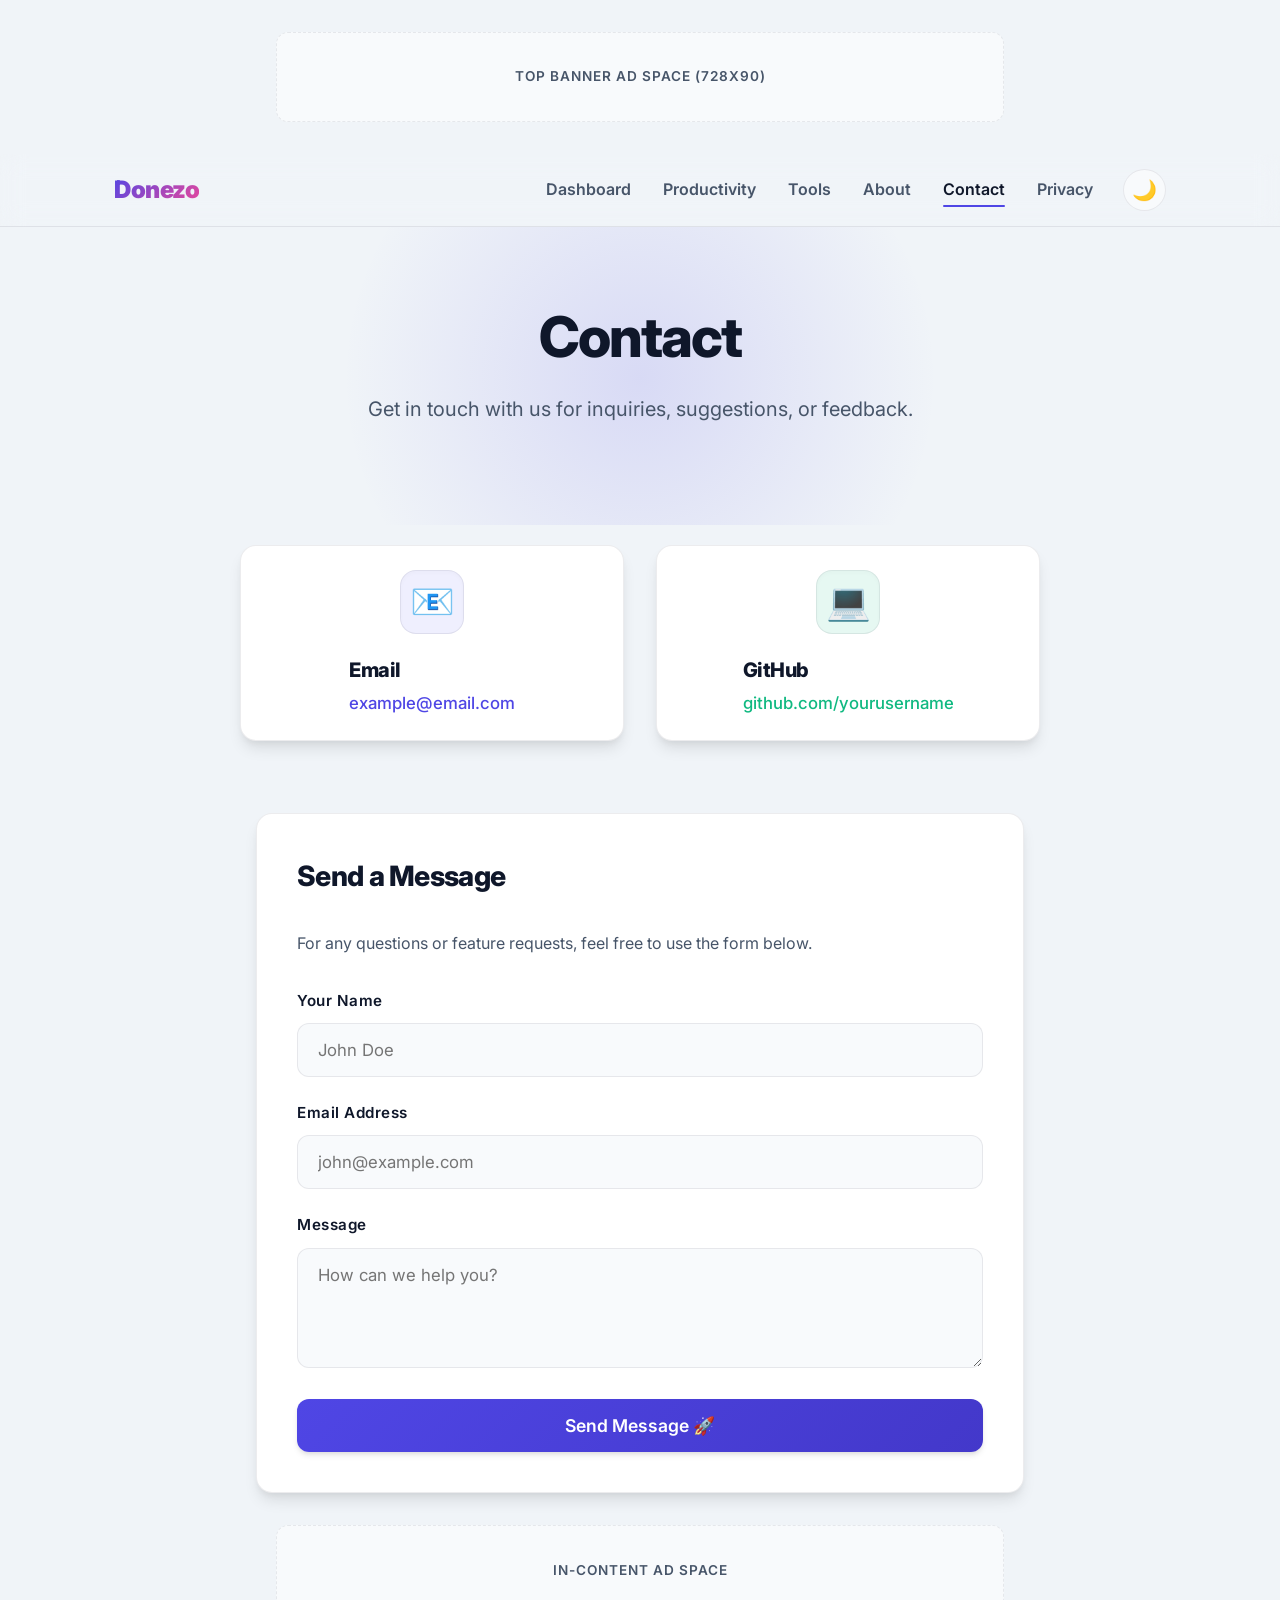
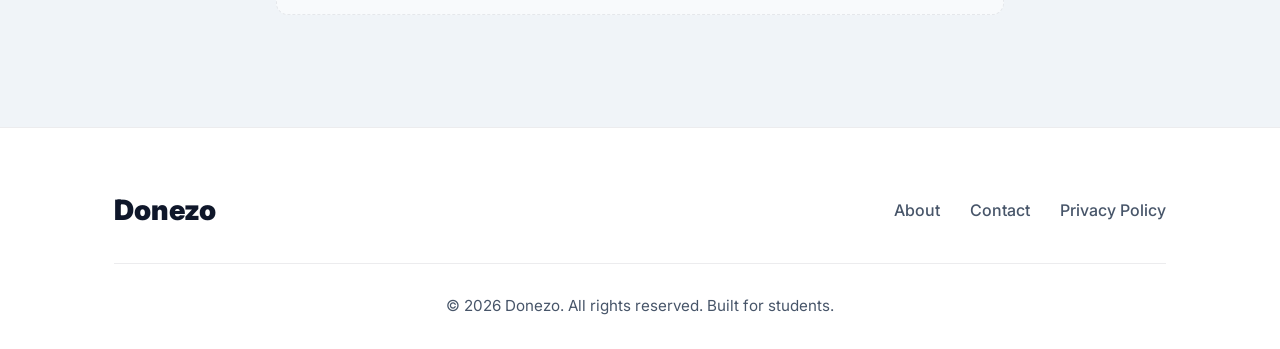
==== contact.html @ 3fc68c3f "Replace current files with updated files" ====
<!DOCTYPE html>
<html lang="en">
<head>
  <meta charset="UTF-8">
  <meta name="viewport" content="width=device-width, initial-scale=1.0">
  <title>Contact - Donezo</title>
  <meta name="description" content="Get in touch with the Donezo developer.">
  <link href="https://fonts.googleapis.com/css2?family=Inter:wght@400;500;600;700;800;900&display=swap" rel="stylesheet">
  <link rel="stylesheet" href="style.css">
</head>
<body>

  <!-- Top Banner Ad Placeholder -->
  <div class="ad-container top-ad">Top Banner Ad Space (728x90)</div>

  <!-- Navbar -->
  <nav class="navbar">
    <div class="container nav-container">
      <a href="index.html" class="nav-logo">Donezo</a>
      <button class="hamburger" id="hamburger" aria-label="Menu">☰</button>
      <div class="nav-right" id="nav-right">
        <ul class="nav-menu" id="nav-menu">
          <li><a href="index.html" class="nav-link">Dashboard</a></li>
          <li><a href="productivity.html" class="nav-link">Productivity</a></li>
          <li><a href="tools.html" class="nav-link">Tools</a></li>
          <li><a href="about.html" class="nav-link">About</a></li>
          <li><a href="contact.html" class="nav-link active">Contact</a></li>
          <li><a href="privacy.html" class="nav-link">Privacy</a></li>
        </ul>
        <button class="theme-toggle" id="theme-toggle" aria-label="Toggle Dark Mode">🌙</button>
      </div>
    </div>
  </nav>

  <!-- Hero Section -->
  <header class="hero container">
    <h1>Contact</h1>
    <p>Get in touch with us for inquiries, suggestions, or feedback.</p>
  </header>

  <main class="container main-content">
    
    <div class="prod-layout" style="grid-template-columns: 1fr; max-width: 800px; margin: 0 auto;">
      
      <!-- Contact Info Cards -->
      <div class="cards-grid mb-2" style="grid-template-columns: repeat(auto-fit, minmax(280px, 1fr));">
        <div class="card" style="padding: 24px; display: flex; align-items: center; text-align: left; gap: 20px;">
          <div class="card-icon" style="margin-bottom: 0; background: rgba(99, 102, 241, 0.1); color: var(--primary);">📧</div>
          <div>
            <h3 class="card-title" style="font-size: 1.25rem; margin-bottom: 4px;">Email</h3>
            <p class="text-muted" style="margin-bottom: 0;"><a href="mailto:example@email.com" style="color: var(--primary); font-weight: 500;">example@email.com</a></p>
          </div>
        </div>

        <div class="card" style="padding: 24px; display: flex; align-items: center; text-align: left; gap: 20px;">
          <div class="card-icon" style="margin-bottom: 0; background: rgba(16, 185, 129, 0.1); color: var(--success);">💻</div>
          <div>
            <h3 class="card-title" style="font-size: 1.25rem; margin-bottom: 4px;">GitHub</h3>
            <p class="text-muted" style="margin-bottom: 0;"><a href="https://github.com/yourusername" target="_blank" style="color: var(--success); font-weight: 500;">github.com/yourusername</a></p>
          </div>
        </div>
      </div>

      <!-- Contact Form UI -->
      <div class="tool-wrapper" style="width: 100%; border: 1px solid var(--border-color);">
        <h2 class="section-title">Send a Message</h2>
        <p class="text-muted mb-2">For any questions or feature requests, feel free to use the form below.</p>
        
        <form onsubmit="event.preventDefault(); alert('Thanks! Form submission is a visual placeholder for now.');">
          <div class="form-group">
            <label class="form-label" for="contact-name">Your Name</label>
            <input type="text" id="contact-name" class="form-control" placeholder="John Doe" required>
          </div>

          <div class="form-group">
            <label class="form-label" for="contact-email">Email Address</label>
            <input type="email" id="contact-email" class="form-control" placeholder="john@example.com" required>
          </div>

          <div class="form-group">
            <label class="form-label" for="contact-message">Message</label>
            <textarea id="contact-message" class="form-control" placeholder="How can we help you?" required></textarea>
          </div>

          <button type="submit" class="btn" style="width: 100%; justify-content: center; padding: 16px; font-size: 1.1rem;">
            Send Message 🚀
          </button>
        </form>
      </div>

    </div>

    <!-- In-Content Ad Placeholder -->
    <div class="ad-container mid-ad">In-Content Ad Space</div>
  </main>

  <footer class="footer">
    <div class="container">
      <div class="footer-content">
        <div class="footer-logo">Donezo</div>
        <ul class="footer-nav">
          <li><a href="about.html">About</a></li>
          <li><a href="contact.html">Contact</a></li>
          <li><a href="privacy.html">Privacy Policy</a></li>
        </ul>
      </div>
      <div class="footer-bottom">
        &copy; 2026 Donezo. All rights reserved. Built for students.
      </div>
    </div>
  </footer>

  <script src="script.js"></script>
</body>
</html>
---- style.css ----
/* ==========================================================================
   CSS Variables & Reset (Light Mode Default)
   ========================================================================== */
:root {
  /* Brand Colors */
  --primary: #4f46e5;       /* Indigo 600 */
  --primary-hover: #4338ca; /* Indigo 700 */
  --secondary: #ec4899;     /* Pink 500 */
  --success: #10b981;
  --danger: #ef4444;
  
  /* Light Mode Theme */
  --bg-color: #f0f4f8;      /* Soft grayish blue */
  --card-bg: #ffffff;
  --text-main: #0f172a;     /* Slate 900 */
  --text-muted: #475569;    /* Slate 600 */
  --border-color: rgba(15, 23, 42, 0.08);
  --input-bg: #f8fafc;
  
  /* Shadows */
  --shadow-sm: 0 1px 2px 0 rgba(0, 0, 0, 0.05);
  --shadow-md: 0 4px 6px -1px rgba(0, 0, 0, 0.1), 0 2px 4px -1px rgba(0, 0, 0, 0.06);
  --shadow-lg: 0 10px 15px -3px rgba(0, 0, 0, 0.1), 0 4px 6px -2px rgba(0, 0, 0, 0.05);
  --shadow-hover: 0 20px 25px -5px rgba(0, 0, 0, 0.1), 0 10px 10px -5px rgba(0, 0, 0, 0.04);
  --shadow-glow: 0 0 15px rgba(79, 70, 229, 0.4);

  /* Layout */
  --border-radius: 16px;
  --transition: all 0.3s cubic-bezier(0.4, 0, 0.2, 1);
}

/* ==========================================================================
   Dark Mode Theme Overrides
   ========================================================================== */
body.dark-mode {
  --bg-color: #0f172a;      /* Slate 900 */
  --card-bg: #1e293b;       /* Slate 800 */
  --text-main: #f8fafc;     /* Slate 50 */
  --text-muted: #94a3b8;    /* Slate 400 */
  --border-color: rgba(255, 255, 255, 0.1);
  --input-bg: #0f172a;
  
  --shadow-sm: 0 1px 2px 0 rgba(0, 0, 0, 0.5);
  --shadow-md: 0 4px 6px -1px rgba(0, 0, 0, 0.3), 0 2px 4px -1px rgba(0, 0, 0, 0.2);
  --shadow-lg: 0 10px 15px -3px rgba(0, 0, 0, 0.4), 0 4px 6px -2px rgba(0, 0, 0, 0.2);
  --shadow-hover: 0 20px 25px -5px rgba(0, 0, 0, 0.5), 0 10px 10px -5px rgba(0, 0, 0, 0.3);
}

* {
  margin: 0;
  padding: 0;
  box-sizing: border-box;
  font-family: 'Inter', system-ui, -apple-system, sans-serif;
}

body {
  background-color: var(--bg-color);
  color: var(--text-main);
  line-height: 1.6;
  display: flex;
  flex-direction: column;
  min-height: 100vh;
  transition: background-color 0.3s ease, color 0.3s ease;
}

/* ==========================================================================
   Typography & Utilities
   ========================================================================== */
h1, h2, h3, h4 { 
  color: var(--text-main); 
  font-weight: 800; 
  margin-bottom: 0.5rem; 
  letter-spacing: -0.025em;
}
a { text-decoration: none; color: inherit; }

.container {
  width: 100%;
  max-width: 1100px;
  margin: 0 auto;
  padding: 0 24px;
}

.text-center { text-align: center; }
.text-muted { color: var(--text-muted); }
.mb-1 { margin-bottom: 1rem; }
.mb-2 { margin-bottom: 2rem; }
.mt-2 { margin-top: 2rem; }

/* Buttons */
.btn {
  display: inline-flex;
  align-items: center;
  justify-content: center;
  background: linear-gradient(135deg, var(--primary), var(--primary-hover));
  color: #fff;
  padding: 12px 28px;
  border: none;
  border-radius: 12px;
  font-size: 1rem;
  font-weight: 600;
  cursor: pointer;
  transition: var(--transition);
  box-shadow: var(--shadow-md);
  gap: 8px;
}

.btn:hover {
  transform: translateY(-2px);
  box-shadow: var(--shadow-glow);
  opacity: 0.95;
}

.btn:active {
  transform: translateY(0);
}

.btn-secondary { 
  background: var(--card-bg); 
  color: var(--text-main);
  border: 1px solid var(--border-color);
  box-shadow: var(--shadow-sm);
}
.btn-secondary:hover { 
  background: var(--input-bg); 
  box-shadow: var(--shadow-md); 
  opacity: 1;
}

.btn-danger { background: var(--danger); }
.btn-success { background: var(--success); }
.btn-sm { padding: 8px 16px; font-size: 0.9rem; }

/* ==========================================================================
   Navbar
   ========================================================================== */
.navbar {
  background-color: rgba(var(--card-bg), 0.8);
  backdrop-filter: blur(12px);
  -webkit-backdrop-filter: blur(12px);
  border-bottom: 1px solid var(--border-color);
  position: sticky;
  top: 0;
  z-index: 1000;
  transition: background-color 0.3s ease, border-color 0.3s ease;
}

.nav-container {
  display: flex;
  justify-content: space-between;
  align-items: center;
  height: 72px;
}

.nav-logo {
  font-size: 1.5rem;
  font-weight: 900;
  background: linear-gradient(135deg, var(--primary), var(--secondary));
  -webkit-background-clip: text;
  -webkit-text-fill-color: transparent;
  letter-spacing: -0.5px;
}

.nav-right {
  display: flex;
  align-items: center;
  gap: 30px;
}

.nav-menu {
  display: flex;
  list-style: none;
  gap: 32px;
  align-items: center;
}

.nav-link {
  font-weight: 600;
  color: var(--text-muted);
  transition: var(--transition);
  padding: 8px 0;
  position: relative;
}

.nav-link:hover, .nav-link.active {
  color: var(--text-main);
}

.nav-link.active::after {
  content: '';
  position: absolute;
  bottom: 0;
  left: 0;
  width: 100%;
  height: 2px;
  background-color: var(--primary);
  border-radius: 2px;
}

.theme-toggle {
  background: none;
  border: none;
  color: var(--text-main);
  font-size: 1.25rem;
  cursor: pointer;
  padding: 8px;
  border-radius: 50%;
  display: flex;
  align-items: center;
  justify-content: center;
  transition: var(--transition);
  background-color: var(--input-bg);
  border: 1px solid var(--border-color);
}

.theme-toggle:hover {
  transform: scale(1.1);
  background-color: var(--border-color);
}

.hamburger {
  display: none;
  cursor: pointer;
  background: none;
  border: none;
  font-size: 1.8rem;
  color: var(--text-main);
  padding: 5px;
}

/* ==========================================================================
   Ad Containers
   ========================================================================== */
.ad-container {
  background-color: var(--input-bg);
  border: 1px dashed var(--border-color);
  display: flex;
  align-items: center;
  justify-content: center;
  color: var(--text-muted);
  font-size: 0.85rem;
  font-weight: 600;
  margin: 32px auto;
  border-radius: 12px;
  width: 100%;
  max-width: 728px;
  min-height: 90px;
  text-transform: uppercase;
  letter-spacing: 1px;
}

/* ==========================================================================
   Hero & Layout
   ========================================================================== */
.hero {
  text-align: center;
  padding: 80px 20px 60px;
  position: relative;
  overflow: hidden;
}

.hero::before {
  content: '';
  position: absolute;
  top: -50%;
  left: 50%;
  transform: translateX(-50%);
  width: 600px;
  height: 600px;
  background: radial-gradient(circle, rgba(79,70,229,0.15) 0%, rgba(255,255,255,0) 70%);
  z-index: -1;
  pointer-events: none;
}

body.dark-mode .hero::before {
  background: radial-gradient(circle, rgba(79,70,229,0.2) 0%, rgba(15,23,42,0) 70%);
}

.hero h1 {
  font-size: 3.5rem;
  letter-spacing: -2px;
  margin-bottom: 24px;
  line-height: 1.1;
}

.hero p {
  font-size: 1.25rem;
  color: var(--text-muted);
  max-width: 640px;
  margin: 0 auto 40px;
  font-weight: 400;
}

.hero-actions {
  display: flex;
  gap: 16px;
  justify-content: center;
  flex-wrap: wrap;
}

.main-content {
  flex: 1;
  padding: 20px 0 80px;
}

.section-title {
  font-size: 1.75rem;
  margin-bottom: 32px;
  color: var(--text-main);
  display: flex;
  align-items: center;
  gap: 12px;
}

/* ==========================================================================
   Cards
   ========================================================================== */
.cards-grid {
  display: grid;
  grid-template-columns: repeat(auto-fill, minmax(320px, 1fr));
  gap: 32px;
}

.card {
  background: var(--card-bg);
  border-radius: var(--border-radius);
  padding: 32px;
  box-shadow: var(--shadow-lg);
  transition: var(--transition);
  display: flex;
  flex-direction: column;
  border: 1px solid var(--border-color);
  position: relative;
  overflow: hidden;
  z-index: 1;
}

.card::after {
  content: '';
  position: absolute;
  top: 0; left: 0; right: 0; bottom: 0;
  background: linear-gradient(180deg, rgba(255,255,255,0.05) 0%, rgba(255,255,255,0) 100%);
  z-index: -1;
  pointer-events: none;
}

.card:hover {
  transform: translateY(-8px);
  box-shadow: var(--shadow-hover);
  border-color: var(--primary);
}

.card-icon {
  font-size: 2.25rem;
  margin-bottom: 24px;
  height: 64px;
  width: 64px;
  background: var(--input-bg);
  color: var(--primary);
  border-radius: 16px;
  display: flex;
  align-items: center;
  justify-content: center;
  box-shadow: inset 0 2px 4px rgba(0,0,0,0.02);
  border: 1px solid var(--border-color);
}

.card-title {
  font-size: 1.5rem;
  margin-bottom: 12px;
}

.card p {
  color: var(--text-muted);
  margin-bottom: 24px;
  flex-grow: 1;
  font-size: 1.05rem;
  line-height: 1.6;
}

/* ==========================================================================
   Forms & Tools UI
   ========================================================================== */
.tool-wrapper {
  background: var(--card-bg);
  border-radius: var(--border-radius);
  padding: 40px;
  box-shadow: var(--shadow-lg);
  max-width: 768px;
  margin: 0 auto;
  border: 1px solid var(--border-color);
}

.form-group { margin-bottom: 24px; }
.form-label {
  display: block;
  font-weight: 600;
  margin-bottom: 10px;
  color: var(--text-main);
  font-size: 0.95rem;
  letter-spacing: 0.5px;
}

.form-control {
  width: 100%;
  padding: 16px 20px;
  border: 1px solid var(--border-color);
  border-radius: 12px;
  font-size: 1.05rem;
  transition: var(--transition);
  background-color: var(--input-bg);
  color: var(--text-main);
}

.form-control:focus {
  outline: none;
  border-color: var(--primary);
  background-color: var(--card-bg);
  box-shadow: 0 0 0 4px rgba(79, 70, 229, 0.15);
}

textarea.form-control { resize: vertical; min-height: 120px; }

.result-box {
  margin-top: 32px;
  padding: 32px;
  border-radius: 16px;
  background-color: var(--input-bg);
  border: 1px dashed var(--primary);
  text-align: center;
  font-size: 1.5rem;
  font-weight: 700;
  min-height: 100px;
  display: flex;
  flex-direction: column;
  justify-content: center;
  align-items: center;
  gap: 16px;
  color: var(--primary);
}

/* ==========================================================================
   Productivity Hub Layout (Tabs)
   ========================================================================== */
.prod-layout {
  display: grid;
  grid-template-columns: 280px 1fr;
  gap: 40px;
  align-items: start;
}

.prod-sidebar {
  background: var(--card-bg);
  border-radius: var(--border-radius);
  padding: 24px;
  box-shadow: var(--shadow-lg);
  border: 1px solid var(--border-color);
  position: sticky;
  top: 100px;
}

.prod-menu {
  list-style: none;
  display: flex;
  flex-direction: column;
  gap: 8px;
}

.prod-tab {
  padding: 14px 20px;
  border-radius: 12px;
  cursor: pointer;
  font-weight: 600;
  color: var(--text-muted);
  transition: var(--transition);
  display: flex;
  align-items: center;
  gap: 16px;
  font-size: 1.05rem;
  border: 1px solid transparent;
}

.prod-tab:hover { 
  background-color: var(--input-bg); 
  color: var(--text-main); 
}
.prod-tab.active { 
  background-color: var(--primary); 
  color: #fff; 
  border-color: var(--primary-hover);
  box-shadow: 0 4px 12px rgba(79, 70, 229, 0.3);
}

.prod-content-area {
  background: var(--card-bg);
  border-radius: var(--border-radius);
  padding: 40px;
  box-shadow: var(--shadow-lg);
  border: 1px solid var(--border-color);
  min-height: 600px;
}

.prod-section { display: none; animation: fadeIn 0.4s ease; }
.prod-section.active { display: block; }

@keyframes fadeIn {
  from { opacity: 0; transform: translateY(15px); }
  to { opacity: 1; transform: translateY(0); }
}

/* ==========================================================================
   Productivity Tools Specifics
   ========================================================================== */
/* To-Do List */
.todo-list-container { margin-top: 32px; }
.todo-item {
  display: flex;
  align-items: center;
  padding: 16px 24px;
  background: var(--input-bg);
  border-radius: 12px;
  margin-bottom: 16px;
  border: 1px solid var(--border-color);
  gap: 20px;
  transition: var(--transition);
}
.todo-item:hover { transform: translateX(4px); border-color: var(--text-muted); }
.todo-checkbox { width: 24px; height: 24px; cursor: pointer; accent-color: var(--primary); }
.todo-text { flex: 1; font-size: 1.1rem; font-weight: 500; }
.todo-item.completed .todo-text { text-decoration: line-through; color: var(--text-muted); }
.todo-delete {
  background: none; border: none; color: var(--text-muted); cursor: pointer;
  font-size: 1.4rem; transition: 0.2s;
}
.todo-delete:hover { color: var(--danger); transform: scale(1.1); }

/* Pomodoro Timer */
.timer-container { text-align: center; padding: 40px 0; }
.timer-display {
  font-size: 7rem; font-weight: 900; font-variant-numeric: tabular-nums;
  color: var(--text-main); margin: 30px 0; letter-spacing: -4px;
  text-shadow: 0 4px 24px rgba(0,0,0,0.05);
}
.timer-controls { display: flex; justify-content: center; gap: 20px; margin-bottom: 40px; }
.timer-settings { display: flex; justify-content: center; gap: 24px; }
.timer-settings .form-group { width: 140px; }

/* Habit Tracker */
.habit-grid {
  display: grid; gap: 20px; margin-top: 32px;
}
.habit-item {
  display: flex; justify-content: space-between; align-items: center;
  background: var(--input-bg); padding: 20px 24px; border-radius: 16px;
  border: 1px solid var(--border-color);
}
.habit-streak { 
  font-weight: 700; color: var(--secondary); 
  background: rgba(236, 72, 153, 0.1); 
  padding: 6px 16px; border-radius: 24px; font-size: 0.95rem;
}

/* Planner */
.planner-list { margin-top: 32px; }
.planner-item {
  display: flex; gap: 24px; margin-bottom: 16px; align-items: center;
  background: var(--input-bg); padding: 16px 24px; border-radius: 12px;
  border: 1px solid var(--border-color);
}
.planner-time { font-weight: 800; color: var(--primary); min-width: 100px; font-size: 1.1rem; }
.planner-desc { flex: 1; font-size: 1.1rem; }

/* ==========================================================================
   Tool Pages Specifics
   ========================================================================== */
.grade-row { display: flex; gap: 20px; align-items: center; margin-bottom: 20px; }
.grade-row .form-group { margin-bottom: 0; flex: 1; }
.pass-options { display: grid; grid-template-columns: 1fr 1fr; gap: 20px; margin-bottom: 32px; }
.pass-option-label { display: flex; align-items: center; gap: 12px; cursor: pointer; font-weight: 600; background: var(--input-bg); padding: 16px; border-radius: 12px; border: 1px solid var(--border-color); }
.pass-option-label input { width: 22px; height: 22px; accent-color: var(--primary); }
.password-output-group { display: flex; gap: 16px; }
.password-output-group .form-control { font-family: monospace; font-size: 1.4rem; font-weight: 700; text-align: center; letter-spacing: 2px; }

/* ==========================================================================
   Footer
   ========================================================================== */
.footer {
  background-color: var(--card-bg);
  border-top: 1px solid var(--border-color);
  padding: 60px 0 30px;
  margin-top: auto;
}
.footer-content { 
  display: flex; justify-content: space-between; align-items: center; 
  border-bottom: 1px solid var(--border-color); padding-bottom: 30px; margin-bottom: 30px; 
  flex-wrap: wrap; gap: 30px; 
}
.footer-logo { font-size: 1.75rem; font-weight: 900; color: var(--text-main); }
.footer-nav { display: flex; gap: 30px; list-style: none; }
.footer-nav a { color: var(--text-muted); font-weight: 500; transition: var(--transition); }
.footer-nav a:hover { color: var(--primary); }
.footer-bottom { text-align: center; color: var(--text-muted); font-size: 0.95rem; }

/* ==========================================================================
   Responsiveness
   ========================================================================== */
@media (max-width: 768px) {
  .hamburger { display: block; z-index: 1001; position: relative; }
  .nav-right {
    position: fixed; top: 0; right: -100%; width: 280px;
    height: 100vh; background-color: var(--card-bg);
    flex-direction: column; align-items: flex-start; padding: 100px 30px 40px;
    transition: right 0.4s cubic-bezier(0.4, 0, 0.2, 1);
    box-shadow: -10px 0 30px rgba(0,0,0,0.1);
    border-left: 1px solid var(--border-color);
    z-index: 1000;
  }
  .nav-right.active { right: 0; }
  .nav-menu { flex-direction: column; width: 100%; align-items: flex-start; gap: 20px;}
  .nav-link { font-size: 1.25rem; width: 100%; display: block; }
  
  .theme-toggle { margin-top: 20px; align-self: flex-start; }
  
  .prod-layout { grid-template-columns: 1fr; gap: 24px; }
  .prod-sidebar { position: static; display: flex; overflow-x: auto; padding: 16px; margin-bottom: 10px; border-radius: 12px; }
  .prod-menu { flex-direction: row; gap: 12px; width: max-content; }
  .prod-tab { white-space: nowrap; padding: 10px 16px; }
  .prod-content-area { padding: 24px; }
  
  .hero { padding: 60px 20px 40px; }
  .hero h1 { font-size: 2.5rem; }
  
  .footer-content { flex-direction: column; text-align: center; }
  .timer-display { font-size: 5rem; }
  .pass-options { grid-template-columns: 1fr; }
  .todo-item { flex-direction: column; align-items: flex-start; }
  .todo-delete { align-self: flex-end; margin-top: -30px; }
}
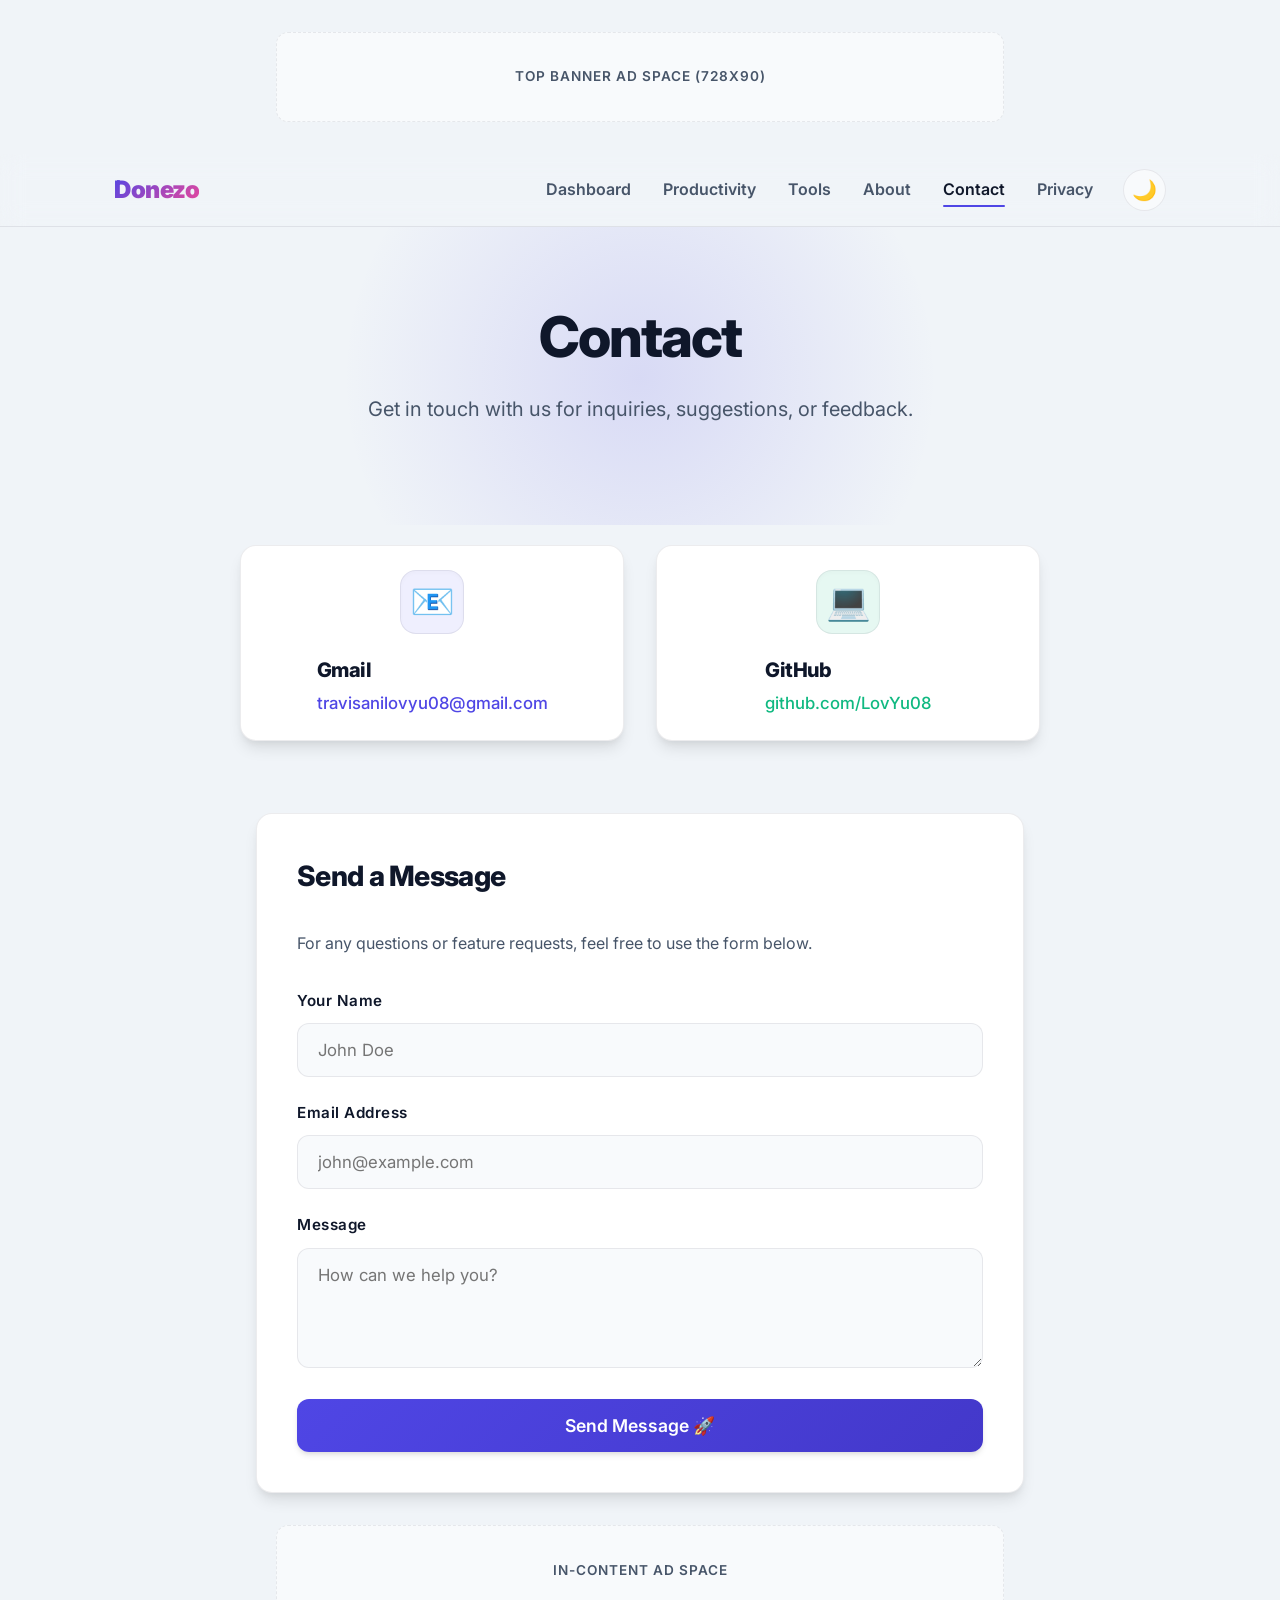
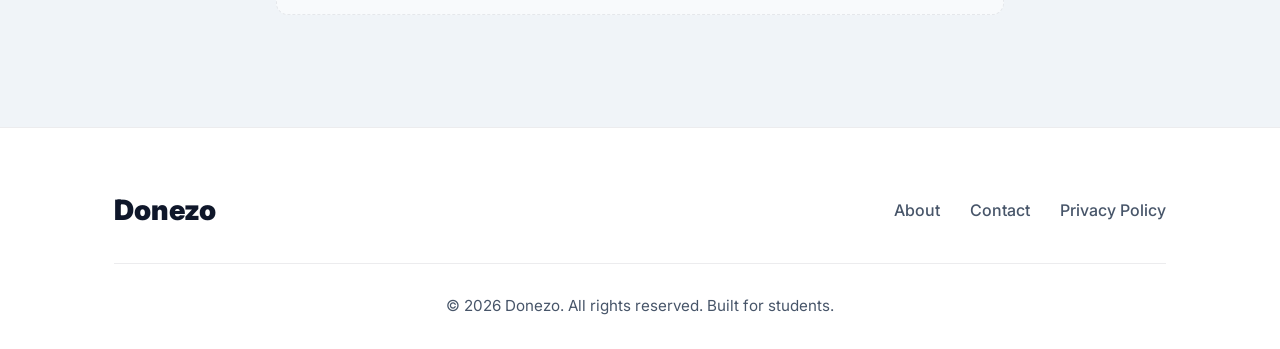
==== commit 1cd35ee6: "Update the following files: contact.html, pirvacy.html" ====
--- a/contact.html
+++ b/contact.html
@@ -1,13 +1,16 @@
 <!DOCTYPE html>
 <html lang="en">
+
 <head>
   <meta charset="UTF-8">
   <meta name="viewport" content="width=device-width, initial-scale=1.0">
   <title>Contact - Donezo</title>
   <meta name="description" content="Get in touch with the Donezo developer.">
-  <link href="https://fonts.googleapis.com/css2?family=Inter:wght@400;500;600;700;800;900&display=swap" rel="stylesheet">
+  <link href="https://fonts.googleapis.com/css2?family=Inter:wght@400;500;600;700;800;900&display=swap"
+    rel="stylesheet">
   <link rel="stylesheet" href="style.css">
 </head>
+
 <body>
 
   <!-- Top Banner Ad Placeholder -->
@@ -39,24 +42,28 @@
   </header>
 
   <main class="container main-content">
-    
+
     <div class="prod-layout" style="grid-template-columns: 1fr; max-width: 800px; margin: 0 auto;">
-      
+
       <!-- Contact Info Cards -->
       <div class="cards-grid mb-2" style="grid-template-columns: repeat(auto-fit, minmax(280px, 1fr));">
         <div class="card" style="padding: 24px; display: flex; align-items: center; text-align: left; gap: 20px;">
-          <div class="card-icon" style="margin-bottom: 0; background: rgba(99, 102, 241, 0.1); color: var(--primary);">📧</div>
+          <div class="card-icon" style="margin-bottom: 0; background: rgba(99, 102, 241, 0.1); color: var(--primary);">
+            📧</div>
           <div>
-            <h3 class="card-title" style="font-size: 1.25rem; margin-bottom: 4px;">Email</h3>
-            <p class="text-muted" style="margin-bottom: 0;"><a href="mailto:example@email.com" style="color: var(--primary); font-weight: 500;">example@email.com</a></p>
+            <h3 class="card-title" style="font-size: 1.25rem; margin-bottom: 4px;">Gmail</h3>
+            <p class="text-muted" style="margin-bottom: 0;"><a href="mailto:travisanilovyu08@gmail.com"
+                style="color: var(--primary); font-weight: 500;">travisanilovyu08@gmail.com</a></p>
           </div>
         </div>
 
         <div class="card" style="padding: 24px; display: flex; align-items: center; text-align: left; gap: 20px;">
-          <div class="card-icon" style="margin-bottom: 0; background: rgba(16, 185, 129, 0.1); color: var(--success);">💻</div>
+          <div class="card-icon" style="margin-bottom: 0; background: rgba(16, 185, 129, 0.1); color: var(--success);">
+            💻</div>
           <div>
             <h3 class="card-title" style="font-size: 1.25rem; margin-bottom: 4px;">GitHub</h3>
-            <p class="text-muted" style="margin-bottom: 0;"><a href="https://github.com/yourusername" target="_blank" style="color: var(--success); font-weight: 500;">github.com/yourusername</a></p>
+            <p class="text-muted" style="margin-bottom: 0;"><a href="https://github.com/LovYu08" target="_blank"
+                style="color: var(--success); font-weight: 500;">github.com/LovYu08</a></p>
           </div>
         </div>
       </div>
@@ -65,7 +72,7 @@
       <div class="tool-wrapper" style="width: 100%; border: 1px solid var(--border-color);">
         <h2 class="section-title">Send a Message</h2>
         <p class="text-muted mb-2">For any questions or feature requests, feel free to use the form below.</p>
-        
+
         <form onsubmit="event.preventDefault(); alert('Thanks! Form submission is a visual placeholder for now.');">
           <div class="form-group">
             <label class="form-label" for="contact-name">Your Name</label>
@@ -82,7 +89,8 @@
             <textarea id="contact-message" class="form-control" placeholder="How can we help you?" required></textarea>
           </div>
 
-          <button type="submit" class="btn" style="width: 100%; justify-content: center; padding: 16px; font-size: 1.1rem;">
+          <button type="submit" class="btn"
+            style="width: 100%; justify-content: center; padding: 16px; font-size: 1.1rem;">
             Send Message 🚀
           </button>
         </form>
@@ -112,4 +120,5 @@
 
   <script src="script.js"></script>
 </body>
-</html>
+
+</html>
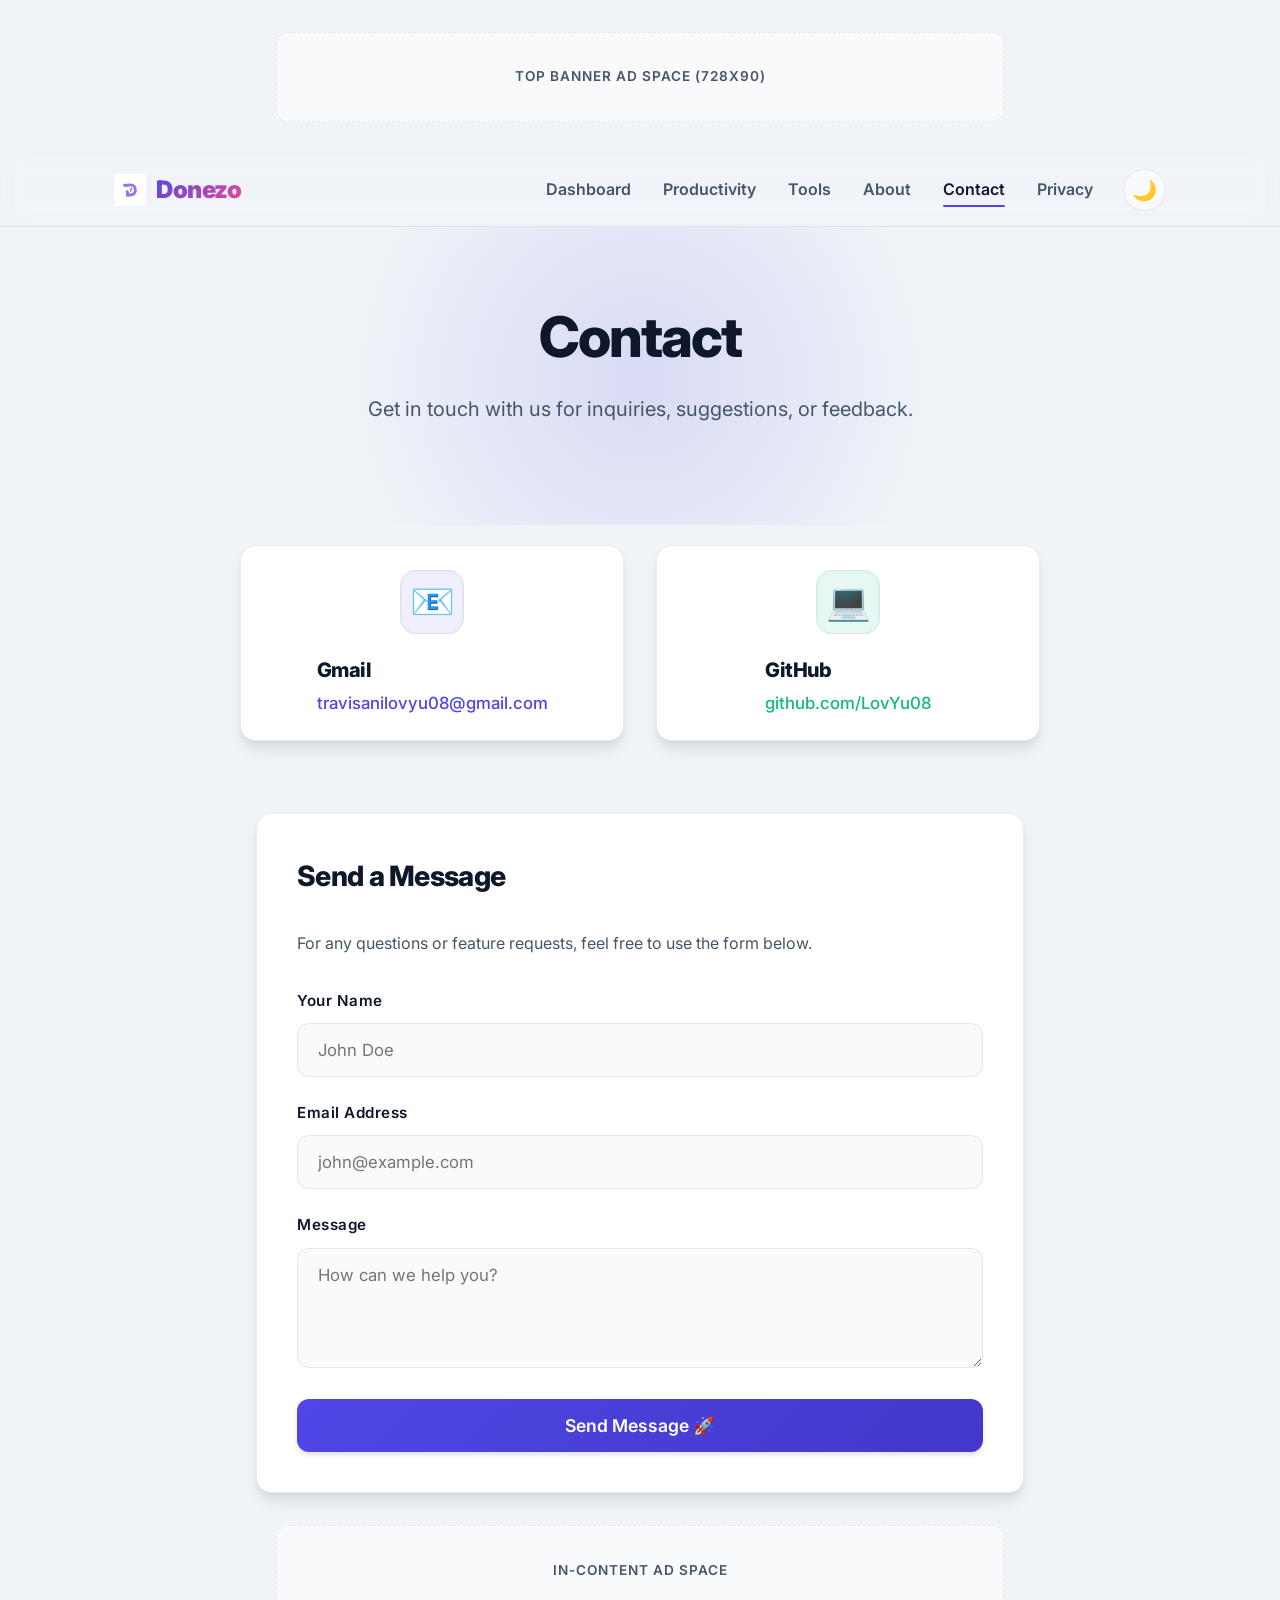
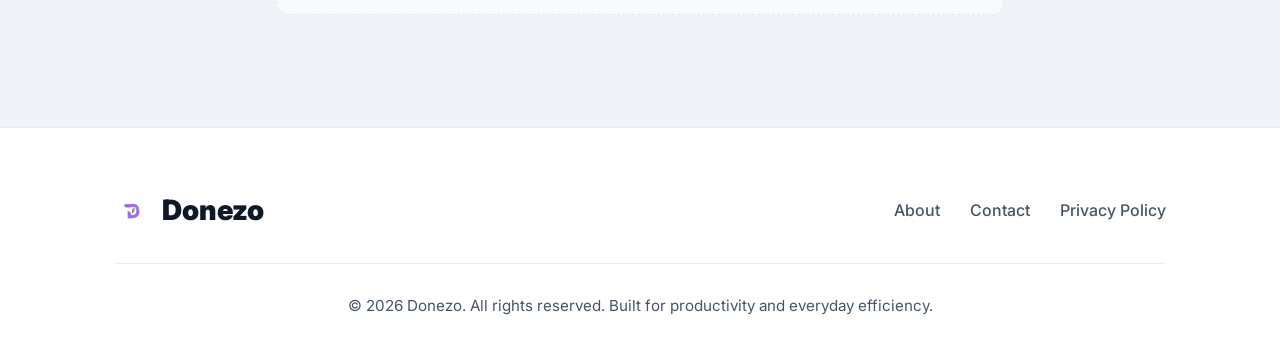
==== commit 168d70cc: "Update the following files in repo" ====
--- a/contact.html
+++ b/contact.html
@@ -9,6 +9,7 @@
   <link href="https://fonts.googleapis.com/css2?family=Inter:wght@400;500;600;700;800;900&display=swap"
     rel="stylesheet">
   <link rel="stylesheet" href="style.css">
+  <link rel="icon" href="assets/favicon.png" type="image/png">
 </head>
 
 <body>
@@ -19,7 +20,10 @@
   <!-- Navbar -->
   <nav class="navbar">
     <div class="container nav-container">
-      <a href="index.html" class="nav-logo">Donezo</a>
+      <a href="index.html" class="nav-logo">
+        <img src="assets/logo.png" alt="Donezo Logo">
+        <span class="nav-logo-text">Donezo</span>
+      </a>
       <button class="hamburger" id="hamburger" aria-label="Menu">☰</button>
       <div class="nav-right" id="nav-right">
         <ul class="nav-menu" id="nav-menu">
@@ -105,7 +109,10 @@
   <footer class="footer">
     <div class="container">
       <div class="footer-content">
-        <div class="footer-logo">Donezo</div>
+        <div class="footer-logo">
+          <img src="assets/logo.png" alt="Donezo Logo">
+          <span class="footer-logo-text">Donezo</span>
+        </div>
         <ul class="footer-nav">
           <li><a href="about.html">About</a></li>
           <li><a href="contact.html">Contact</a></li>
@@ -113,7 +120,7 @@
         </ul>
       </div>
       <div class="footer-bottom">
-        &copy; 2026 Donezo. All rights reserved. Built for students.
+        &copy; 2026 Donezo. All rights reserved. Built for productivity and everyday efficiency.
       </div>
     </div>
   </footer>
--- a/style.css
+++ b/style.css
@@ -81,6 +81,14 @@
   padding: 0 24px;
 }
 
+.tagline {
+  font-size: 1.05rem;
+  font-weight: 500;
+  color: var(--text-muted);
+  letter-spacing: 0.3px;
+  margin-top: 8px;
+}
+
 .text-center { text-align: center; }
 .text-muted { color: var(--text-muted); }
 .mb-1 { margin-bottom: 1rem; }
@@ -112,7 +120,7 @@
 }
 
 .btn:active {
-  transform: translateY(0);
+  transform: translateY(0) scale(0.98);
 }
 
 .btn-secondary { 
@@ -155,10 +163,28 @@
 .nav-logo {
   font-size: 1.5rem;
   font-weight: 900;
+  display: flex;
+  align-items: center;
+  gap: 10px;
+  text-decoration: none;
+  transition: var(--transition);
+}
+
+.nav-logo:hover {
+  opacity: 0.85;
+  transform: scale(0.98);
+}
+
+.nav-logo-text {
   background: linear-gradient(135deg, var(--primary), var(--secondary));
   -webkit-background-clip: text;
   -webkit-text-fill-color: transparent;
   letter-spacing: -0.5px;
+}
+
+.nav-logo img {
+  height: 32px;
+  width: auto;
 }
 
 .nav-right {
@@ -345,7 +371,7 @@
 }
 
 .card:hover {
-  transform: translateY(-8px);
+  transform: translateY(-4px) scale(1.01);
   box-shadow: var(--shadow-hover);
   border-color: var(--primary);
 }
@@ -595,11 +621,63 @@
   border-bottom: 1px solid var(--border-color); padding-bottom: 30px; margin-bottom: 30px; 
   flex-wrap: wrap; gap: 30px; 
 }
-.footer-logo { font-size: 1.75rem; font-weight: 900; color: var(--text-main); }
+.footer-logo { 
+  font-size: 1.75rem; 
+  font-weight: 900; 
+  color: var(--text-main); 
+  display: flex;
+  align-items: center;
+  gap: 12px;
+}
+.footer-logo img {
+  height: 36px;
+  width: auto;
+}
 .footer-nav { display: flex; gap: 30px; list-style: none; }
 .footer-nav a { color: var(--text-muted); font-weight: 500; transition: var(--transition); }
 .footer-nav a:hover { color: var(--primary); }
 .footer-bottom { text-align: center; color: var(--text-muted); font-size: 0.95rem; }
+
+/* ==========================================================================
+   Toast Notifications & Trust Signals
+   ========================================================================== */
+#toast-container {
+  position: fixed;
+  bottom: 24px;
+  right: 24px;
+  display: flex;
+  flex-direction: column;
+  gap: 12px;
+  z-index: 9999;
+}
+
+.toast {
+  background: var(--text-main);
+  color: var(--bg-color);
+  padding: 12px 24px;
+  border-radius: 8px;
+  font-weight: 600;
+  font-size: 0.95rem;
+  box-shadow: var(--shadow-lg);
+  opacity: 0;
+  transform: translateY(20px);
+  animation: slideInToast 0.3s cubic-bezier(0.4, 0, 0.2, 1) forwards;
+  display: flex;
+  align-items: center;
+  gap: 8px;
+}
+
+@keyframes slideInToast {
+  to { opacity: 1; transform: translateY(0); }
+}
+
+.toast.hiding {
+  animation: fadeOutToast 0.3s ease forwards;
+}
+
+@keyframes fadeOutToast {
+  to { opacity: 0; transform: translateY(10px); }
+}
 
 /* ==========================================================================
    Responsiveness
